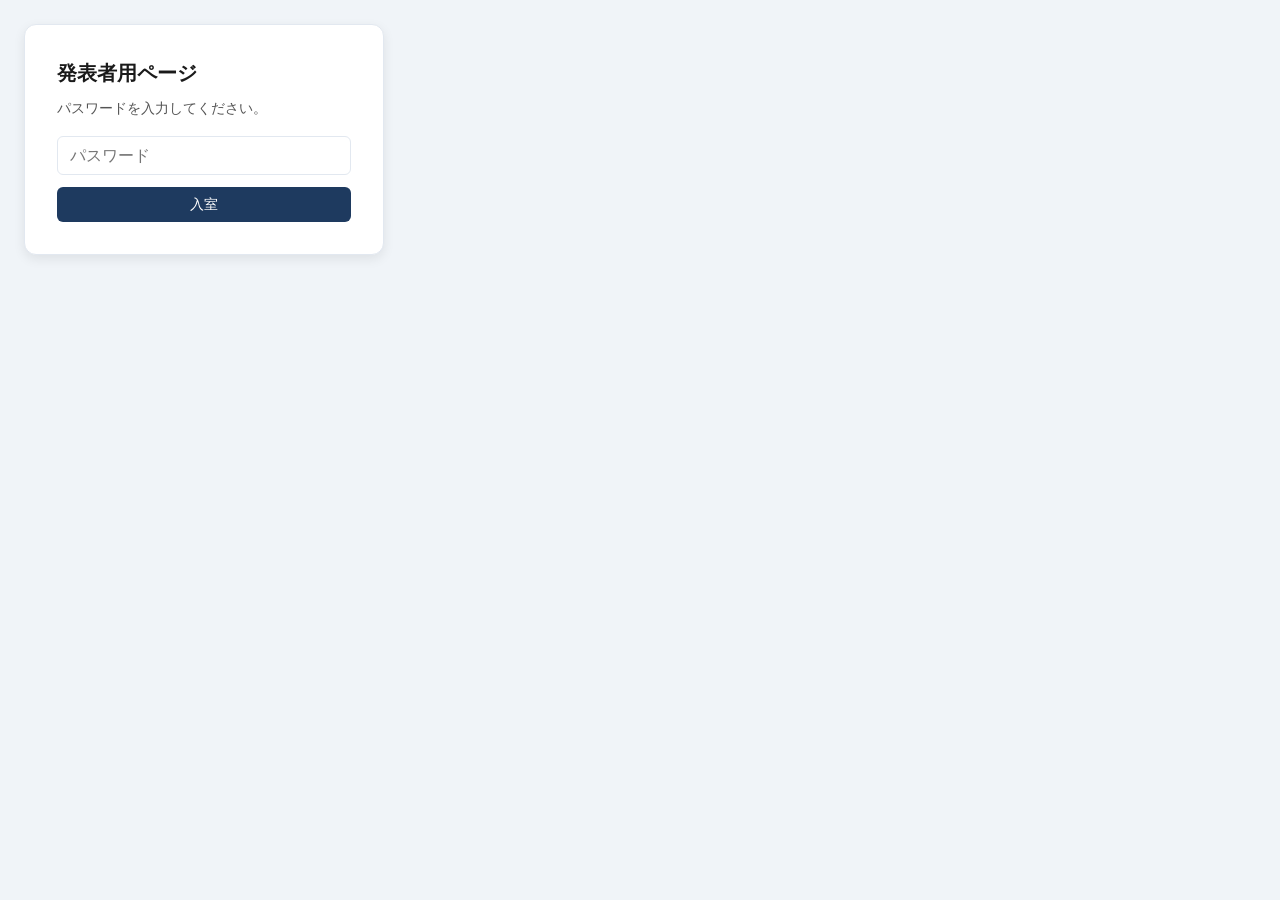
==== presenter/index.html @ e6eaae22 "Initial commit" ====
<!DOCTYPE html>
<html lang="ja">
<head>
  <meta charset="UTF-8">
  <meta name="viewport" content="width=device-width, initial-scale=1">
  <title>発表者用 - 総合探究成果報告会</title>
  <link rel="stylesheet" href="presenter.css">
</head>
<body>
  <div id="passwordGate">
    <div class="gate-inner">
      <h1>発表者用ページ</h1>
      <p>パスワードを入力してください。</p>
      <form id="passwordForm">
        <input type="password" id="passwordInput" autocomplete="current-password" placeholder="パスワード">
        <button type="submit" class="btn">入室</button>
      </form>
      <p id="gateError" class="error-message" style="display:none;"></p>
    </div>
  </div>

  <div id="presenterApp" style="display:none;">
    <header class="header">
      <h1>発表者用</h1>
      <p class="subtitle">自分のグループを選び、投影用リンクを開いてください。</p>
      <button type="button" id="logoutBtn" class="btn btn-secondary">退出</button>
    </header>
    <main class="main">
      <section class="group-select-section">
        <h2>グループを選択</h2>
        <p class="hint">グループ名または番号で検索できます。</p>
        <input type="text" id="groupSearch" placeholder="検索（グループ名・番号・テーマ）" class="search-input">
        <ul id="groupList" class="group-list">
          <!-- JS で生成 -->
        </ul>
      </section>
      <section id="selectedGroupSection" class="selected-section" style="display:none;">
        <h2>選択中のグループ</h2>
        <div id="selectedGroupContent"></div>
      </section>
    </main>
  </div>

  <script src="presenter-config.js"></script>
  <script src="presenter.js"></script>
</body>
</html>
---- presenter/presenter.css ----
:root {
  --bg: #f0f4f8;
  --card-bg: #fff;
  --text: #1a1a1a;
  --text-muted: #555;
  --accent: #1e3a5f;
  --accent-hover: #2c5282;
  --border: #e2e8f0;
  --header-bg: #1e3a5f;
  --header-text: #fff;
}

* {
  box-sizing: border-box;
}

body {
  margin: 0;
  font-family: "Hiragino Kaku Gothic ProN", "Hiragino Sans", Meiryo, sans-serif;
  background: var(--bg);
  color: var(--text);
  line-height: 1.6;
}

#passwordGate {
  min-height: 100vh;
  display: flex;
  align-items: center;
  justify-content: center;
  padding: 1.5rem;
}

.gate-inner {
  background: var(--card-bg);
  padding: 2rem;
  border-radius: 12px;
  border: 1px solid var(--border);
  box-shadow: 0 4px 12px rgba(0,0,0,0.08);
  max-width: 360px;
  width: 100%;
}

.gate-inner h1 {
  margin: 0 0 0.5rem;
  font-size: 1.25rem;
}

.gate-inner p {
  margin: 0 0 1rem;
  color: var(--text-muted);
  font-size: 0.9rem;
}

#passwordForm {
  display: flex;
  flex-direction: column;
  gap: 0.75rem;
}

#passwordForm input {
  padding: 0.6rem 0.75rem;
  border: 1px solid var(--border);
  border-radius: 6px;
  font-size: 1rem;
}

#gateError {
  margin-top: 0.75rem;
  font-size: 0.9rem;
}

.header {
  background: var(--header-bg);
  color: var(--header-text);
  padding: 1rem 1.5rem;
  display: flex;
  flex-wrap: wrap;
  align-items: center;
  justify-content: space-between;
  gap: 0.75rem;
}

.header h1 {
  margin: 0;
  font-size: 1.25rem;
}

.subtitle {
  margin: 0.25rem 0 0;
  width: 100%;
  font-size: 0.85rem;
  opacity: 0.95;
}

.header .btn {
  flex-shrink: 0;
}

.main {
  max-width: 720px;
  margin: 0 auto;
  padding: 1.5rem;
}

.group-select-section h2,
.selected-section h2 {
  margin: 0 0 0.5rem;
  font-size: 1.1rem;
}

.hint {
  margin: 0 0 0.75rem;
  color: var(--text-muted);
  font-size: 0.85rem;
}

.search-input {
  width: 100%;
  max-width: 400px;
  padding: 0.6rem 0.75rem;
  margin-bottom: 1rem;
  border: 1px solid var(--border);
  border-radius: 6px;
  font-size: 0.95rem;
}

.group-list {
  list-style: none;
  margin: 0;
  padding: 0;
}

.group-list li {
  margin: 0;
  border-bottom: 1px solid var(--border);
}

.group-list a {
  display: block;
  padding: 0.75rem 1rem;
  color: var(--text);
  text-decoration: none;
  font-size: 0.95rem;
}

.group-list a:hover {
  background: var(--card-bg);
}

.group-list .meta {
  font-size: 0.8rem;
  color: var(--text-muted);
  margin-top: 0.2rem;
}

.selected-section {
  margin-top: 2rem;
  padding-top: 1.5rem;
  border-top: 1px solid var(--border);
}

.selected-section .section-block {
  background: var(--card-bg);
  border-radius: 8px;
  border: 1px solid var(--border);
  padding: 1rem 1.25rem;
  margin-bottom: 1rem;
}

.selected-section .link-list {
  list-style: none;
  margin: 0.5rem 0 0;
  padding: 0;
}

.selected-section .link-list li {
  margin: 0.5rem 0;
}

.btn {
  display: inline-block;
  padding: 0.5rem 1rem;
  background: var(--accent);
  color: #fff;
  text-decoration: none;
  border-radius: 6px;
  font-size: 0.9rem;
  font-weight: 500;
  border: 0;
  cursor: pointer;
}

.btn:hover {
  background: var(--accent-hover);
}

.btn-primary {
  background: #2563eb;
}

.btn-primary:hover {
  background: #1d4ed8;
}

.btn-secondary {
  background: var(--text-muted);
  color: #fff;
}

.btn-secondary:hover {
  background: #444;
}

.error-message {
  color: #b91c1c;
}

.loading {
  color: var(--text-muted);
  padding: 1rem 0;
}
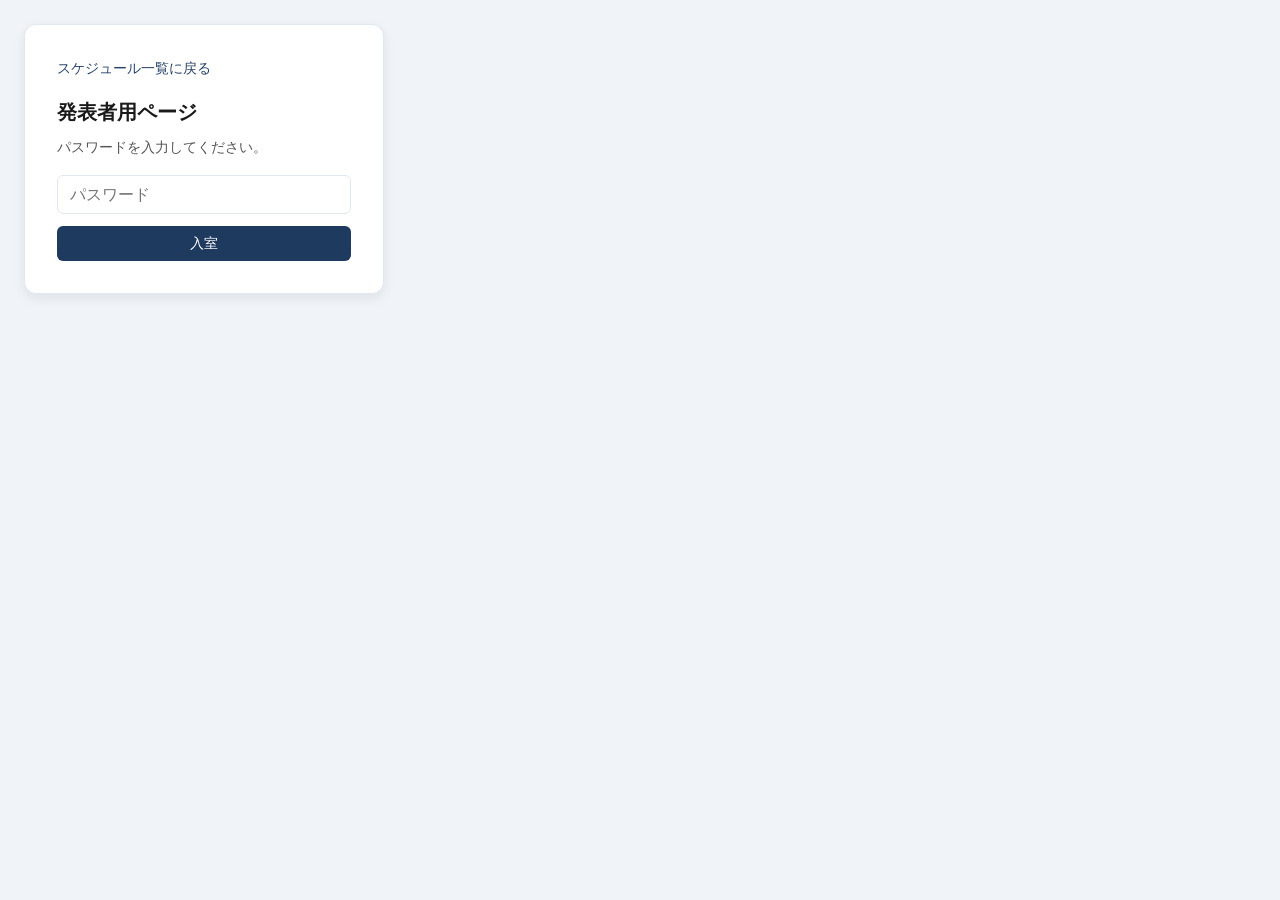
==== commit 7dc019c0: "small revision" ====
--- a/presenter/index.html
+++ b/presenter/index.html
@@ -9,6 +9,7 @@
 <body>
   <div id="passwordGate">
     <div class="gate-inner">
+      <p class="gate-back"><a href="../index.html" class="back-to-schedule">スケジュール一覧に戻る</a></p>
       <h1>発表者用ページ</h1>
       <p>パスワードを入力してください。</p>
       <form id="passwordForm">
@@ -21,9 +22,12 @@
 
   <div id="presenterApp" style="display:none;">
     <header class="header">
+      <div class="header-top">
+        <a href="../index.html" class="back-to-schedule">スケジュール一覧に戻る</a>
+        <button type="button" id="logoutBtn" class="btn btn-secondary">退出</button>
+      </div>
       <h1>発表者用</h1>
       <p class="subtitle">自分のグループを選び、投影用リンクを開いてください。</p>
-      <button type="button" id="logoutBtn" class="btn btn-secondary">退出</button>
     </header>
     <main class="main">
       <section class="group-select-section">
--- a/presenter/presenter.css
+++ b/presenter/presenter.css
@@ -40,6 +40,19 @@
   width: 100%;
 }
 
+.gate-back {
+  margin: 0 0 1rem;
+}
+
+.gate-back .back-to-schedule {
+  color: var(--accent);
+  font-size: 0.9rem;
+}
+
+.gate-back .back-to-schedule:hover {
+  color: var(--accent-hover);
+}
+
 .gate-inner h1 {
   margin: 0 0 0.5rem;
   font-size: 1.25rem;
@@ -73,11 +86,27 @@
   background: var(--header-bg);
   color: var(--header-text);
   padding: 1rem 1.5rem;
+}
+
+.header-top {
   display: flex;
   flex-wrap: wrap;
   align-items: center;
   justify-content: space-between;
   gap: 0.75rem;
+  margin-bottom: 0.5rem;
+}
+
+.back-to-schedule {
+  color: var(--header-text);
+  opacity: 0.95;
+  text-decoration: none;
+  font-size: 0.9rem;
+}
+
+.back-to-schedule:hover {
+  text-decoration: underline;
+  opacity: 1;
 }
 
 .header h1 {
@@ -92,7 +121,7 @@
   opacity: 0.95;
 }
 
-.header .btn {
+.header-top .btn {
   flex-shrink: 0;
 }
 
@@ -177,6 +206,15 @@
   margin: 0.5rem 0;
 }
 
+.link-external {
+  color: var(--accent);
+  text-decoration: none;
+}
+
+.link-external:hover {
+  text-decoration: underline;
+}
+
 .btn {
   display: inline-block;
   padding: 0.5rem 1rem;
